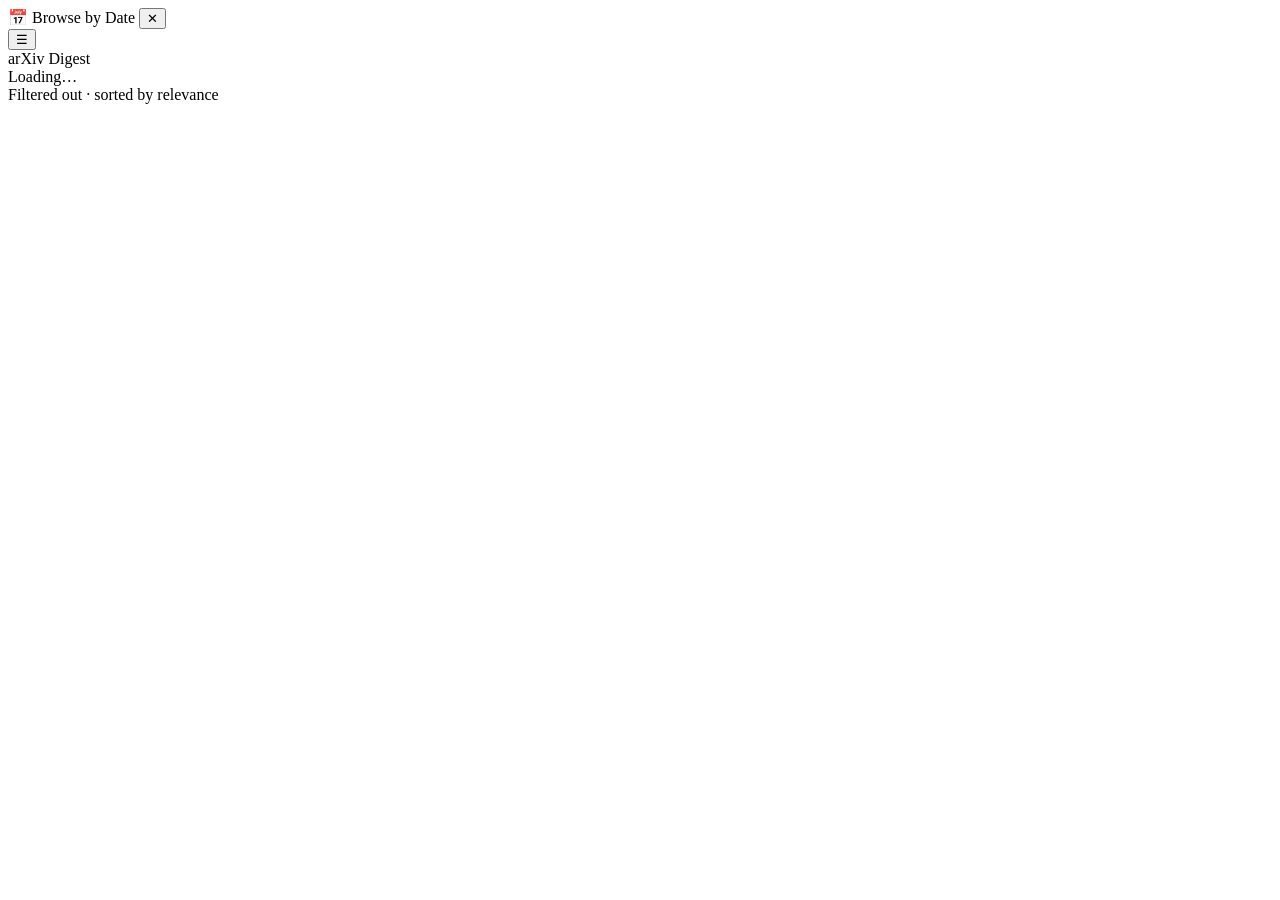
==== index.html @ 02bdc1fe "feat: static HTML shells with client-side rendering - index.html: fetches available_dates.json + rec" ====
<!DOCTYPE html>
<html lang="en">
<head>
  <meta charset="utf-8">
  <meta name="viewport" content="width=device-width,initial-scale=1">
  <title>arXiv Digest</title>
  <link rel="stylesheet" href="static/global.css">
</head>
<body>

<!-- Sidebar -->
<div class="sidebar-overlay" id="overlay" onclick="DigestDisplay.closeSidebar()"></div>
<div class="sidebar" id="sidebar">
  <div class="sidebar-header">
    <span class="sidebar-title">📅 Browse by Date</span>
    <button class="sidebar-close" onclick="DigestDisplay.closeSidebar()">✕</button>
  </div>
  <div class="sidebar-body" id="calendar-body"></div>
</div>

<!-- Sticky header -->
<div class="sticky-top">
  <div class="header-inner">
    <div class="header-row">
      <button class="hamburger" onclick="DigestDisplay.openSidebar()" title="Browse history">☰</button>
      <div>
        <div class="header-label">arXiv Digest</div>
        <div class="header-title" id="header-title">Loading…</div>
      </div>
      <span class="header-meta" id="meta-count"></span>
    </div>
    <div class="tab-bar" id="tab-bar"></div>
  </div>
</div>

<div class="filter-bar" id="filter-bar"></div>

<div class="content">
  <div id="matched-list"></div>
  <div class="pagination" id="matched-pagination"></div>
  <div class="section-divider">
    <div class="section-divider-line"></div>
    <div class="section-divider-label">Filtered out · sorted by relevance</div>
    <div class="section-divider-line"></div>
  </div>
  <div id="unmatched-list"></div>
  <div class="pagination" id="unmatched-pagination"></div>
</div>

<script src="static/display.js"></script>
<script>
const MAX_TABS = 7;

let daysData     = [];   // [{ date, label, papers[] }]
let activeTab    = 0;
let activeTopics = new Set();
let pages        = { matched: 1, unmatched: 1 };

// ── Helpers ────────────────────────────────────────────────────────────────
function tabLabel(dateStr, todayStr) {
  const delta = Math.round(
    (new Date(todayStr) - new Date(dateStr)) / 86400000
  );
  if (delta === 0) return "Today";
  if (delta === 1) return "Yesterday";
  const d = new Date(dateStr + "T00:00:00");
  return d.toLocaleString("en-US", { month: "short", day: "numeric" });
}

function splitPapers(papers) {
  const matched   = papers.filter(p => p.matched_topics && p.matched_topics.length > 0);
  const unmatched = papers.filter(p => !p.matched_topics || p.matched_topics.length === 0);
  return { matched, unmatched };
}

function applyTopicFilter(matched) {
  return matched.filter(p =>
    (p.matched_topics || []).some(t => activeTopics.has(t))
  );
}

// ── Boot ───────────────────────────────────────────────────────────────────
async function boot() {
  DigestDisplay.showLoading("matched-list");

  // 1. Fetch available_dates.json
  let datesIndex;
  try {
    const res = await fetch("data/available_dates.json");
    if (!res.ok) throw new Error(`HTTP ${res.status}`);
    datesIndex = await res.json();
  } catch (e) {
    DigestDisplay.showError("matched-list", "No data yet",
      "Run the pipeline locally or wait for the next scheduled build.");
    document.getElementById("header-title").textContent = "arXiv Digest";
    return;
  }

  // 2. Collect up to MAX_TABS most recent dates
  const allDates = [];
  Object.entries(datesIndex.dates).sort().reverse().forEach(([y, months]) => {
    Object.entries(months).sort().reverse().forEach(([m, days]) => {
      days.slice().sort().reverse().forEach(d => {
        allDates.push(`${y}-${m}-${d}`);
      });
    });
  });

  const recentDates = allDates.slice(0, MAX_TABS);
  const todayStr    = recentDates[0];

  // Update header title with today's date
  const todayDate = new Date(todayStr + "T00:00:00");
  document.getElementById("header-title").textContent =
    todayDate.toLocaleDateString("en-US", { year: "numeric", month: "long", day: "numeric" });
  document.title = `arXiv Digest · ${todayStr}`;

  // 3. Fetch JSON for each recent date in parallel
  const fetched = await Promise.all(
    recentDates.map(async dateStr => {
      try {
        const res = await fetch(`data/papers/${dateStr}.json`);
        if (!res.ok) return null;
        return await res.json();
      } catch { return null; }
    })
  );

  // 4. Build topic style maps from all matched_topics across all days
  const topicSet = new Set();
  fetched.forEach(day => {
    if (!day) return;
    day.papers.forEach(p => (p.matched_topics || []).forEach(t => topicSet.add(t)));
  });
  const allTopics = [...topicSet];
  DigestDisplay.buildTopicStyles(allTopics);
  activeTopics = new Set(allTopics);

  // 5. Build daysData array
  daysData = recentDates.map((dateStr, i) => ({
    date:   dateStr,
    label:  tabLabel(dateStr, todayStr),
    papers: fetched[i] ? fetched[i].papers : [],
  })).filter(d => d.papers.length > 0);

  if (!daysData.length) {
    DigestDisplay.showError("matched-list", "No papers loaded",
      "Data files may be missing or empty.");
    return;
  }

  // 6. Build tabs
  const tabBar = document.getElementById("tab-bar");
  daysData.forEach((day, i) => {
    const { matched } = splitPapers(day.papers);
    const btn = document.createElement("button");
    btn.className = "tab" + (i === 0 ? " active" : "");
    btn.innerHTML = `${day.label}<span class="tab-count">${matched.length}</span>`;
    btn.addEventListener("click", () => {
      activeTab = i; pages = { matched: 1, unmatched: 1 };
      document.querySelectorAll(".tab").forEach((t, j) =>
        t.classList.toggle("active", j === i));
      render();
    });
    tabBar.appendChild(btn);
  });

  // 7. Build filter chips
  DigestDisplay.buildFilterChips("filter-bar", activeTopics, () => {
    pages.matched = 1; render();
  });

  // 8. Build calendar sidebar
  DigestDisplay.buildCalendar(
    datesIndex.dates,
    todayStr,
    dateStr => {
      // If date is one of our tabs, switch to it
      const tabIdx = daysData.findIndex(d => d.date === dateStr);
      if (tabIdx >= 0) {
        activeTab = tabIdx; pages = { matched: 1, unmatched: 1 };
        document.querySelectorAll(".tab").forEach((t, j) =>
          t.classList.toggle("active", j === tabIdx));
        render(); scrollTo(0, 0);
      } else {
        // Older date — navigate to date.html
        window.location.href = `date.html#${dateStr}`;
      }
    }
  );

  render();
}

// ── Render current tab ─────────────────────────────────────────────────────
function render() {
  const day = daysData[activeTab];
  const { matched, unmatched } = splitPapers(day.papers);
  const filtered = applyTopicFilter(matched);

  document.getElementById("meta-count").textContent =
    `${filtered.length} matched · ${unmatched.length} unmatched`;

  DigestDisplay.renderLists({
    matchedListId:   "matched-list",
    unmatchedListId: "unmatched-list",
    matchedPagId:    "matched-pagination",
    unmatchedPagId:  "unmatched-pagination",
    matchedPapers:   filtered,
    unmatchedPapers: unmatched,
    pages,
    onPage: (which, pg) => {
      pages[which] = pg; render(); scrollTo(0, 0);
    },
  });
}

boot();
</script>
</body>
</html>
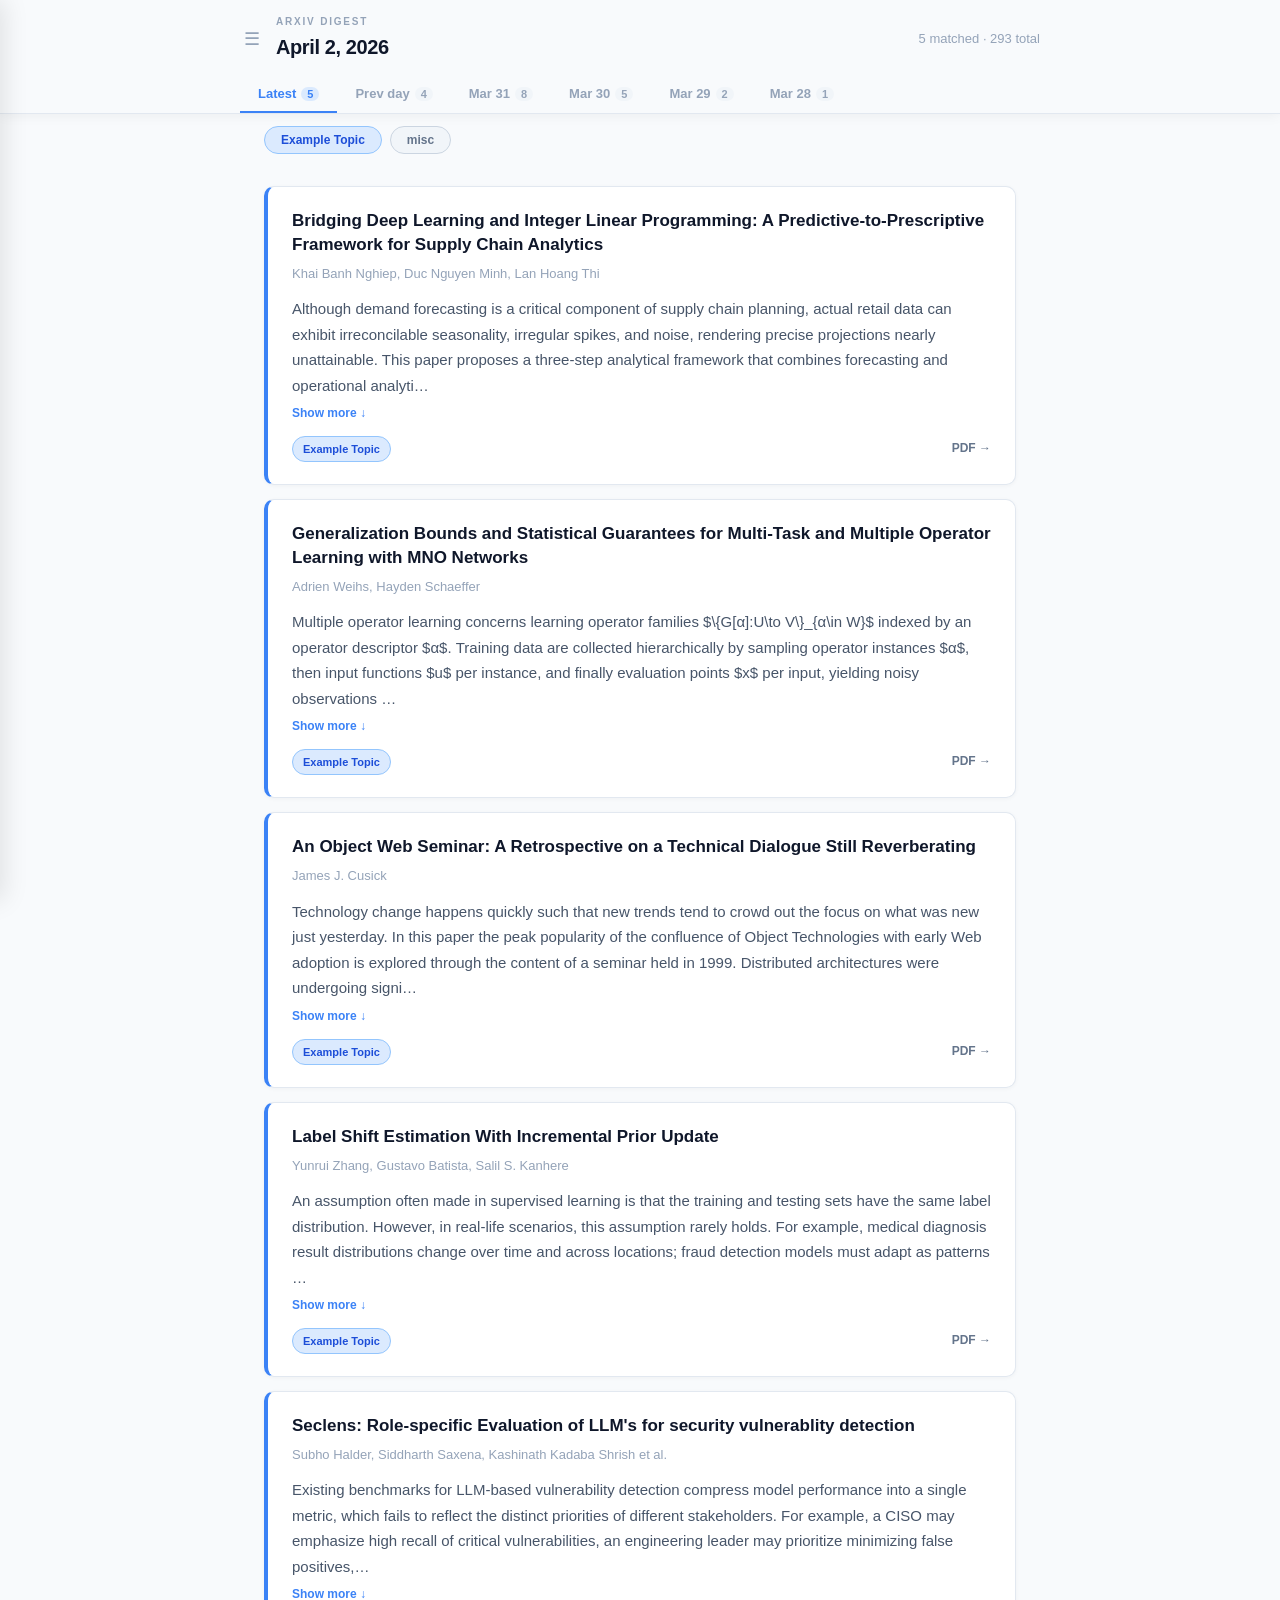
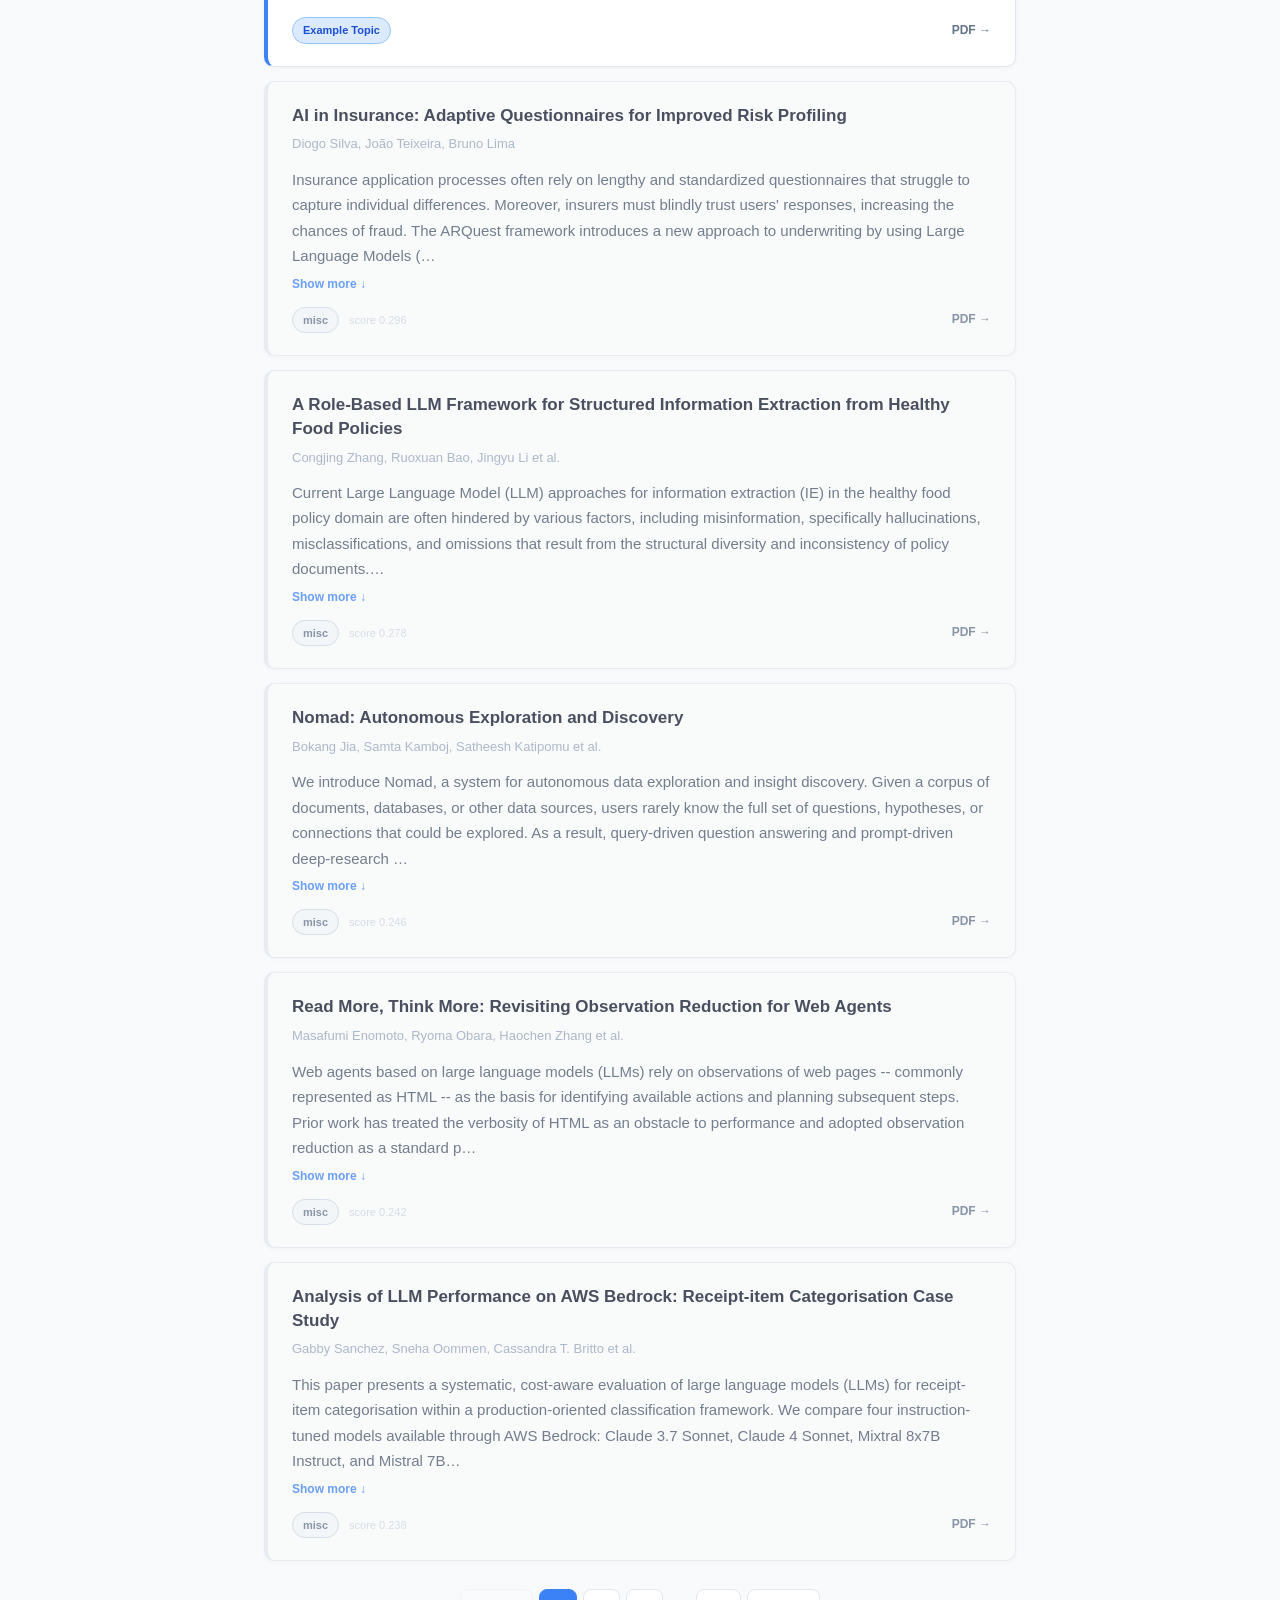
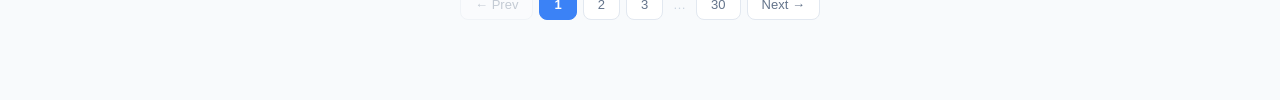
==== commit a81dd275: "deploy: 2026-04-03 04:46 UTC" ====
--- a/index.html
+++ b/index.html
@@ -4,6 +4,7 @@
   <meta charset="utf-8">
   <meta name="viewport" content="width=device-width,initial-scale=1">
   <title>arXiv Digest</title>
+  <link rel="icon" href="data:image/svg+xml,<svg xmlns='http://www.w3.org/2000/svg' viewBox='0 0 100 100'><text y='.9em' font-size='90'>📄</text></svg>">
   <link rel="stylesheet" href="static/global.css">
 </head>
 <body>
@@ -36,15 +37,8 @@
 <div class="filter-bar" id="filter-bar"></div>
 
 <div class="content">
-  <div id="matched-list"></div>
-  <div class="pagination" id="matched-pagination"></div>
-  <div class="section-divider">
-    <div class="section-divider-line"></div>
-    <div class="section-divider-label">Filtered out · sorted by relevance</div>
-    <div class="section-divider-line"></div>
-  </div>
-  <div id="unmatched-list"></div>
-  <div class="pagination" id="unmatched-pagination"></div>
+  <div id="paper-list"></div>
+  <div class="pagination" id="paper-pagination"></div>
 </div>
 
 <script src="static/display.js"></script>
@@ -54,17 +48,32 @@
 let daysData     = [];   // [{ date, label, papers[] }]
 let activeTab    = 0;
 let activeTopics = new Set();
-let pages        = { matched: 1, unmatched: 1 };
+let page         = 1;
 
 // ── Helpers ────────────────────────────────────────────────────────────────
-function tabLabel(dateStr, todayStr) {
+// Dates from filenames are UTC calendar dates (YYYY-MM-DD).
+// Parse them explicitly as UTC to avoid browser local-time shifting.
+function parseDateUTC(dateStr) {
+  const [y, m, d] = dateStr.split("-").map(Number);
+  return new Date(Date.UTC(y, m - 1, d));
+}
+
+function todayUTCStr() {
+  const now = new Date();
+  const y = now.getUTCFullYear();
+  const m = String(now.getUTCMonth() + 1).padStart(2, "0");
+  const d = String(now.getUTCDate()).padStart(2, "0");
+  return `${y}-${m}-${d}`;
+}
+
+function tabLabel(dateStr, latestStr) {
   const delta = Math.round(
-    (new Date(todayStr) - new Date(dateStr)) / 86400000
-  );
-  if (delta === 0) return "Today";
-  if (delta === 1) return "Yesterday";
-  const d = new Date(dateStr + "T00:00:00");
-  return d.toLocaleString("en-US", { month: "short", day: "numeric" });
+    (parseDateUTC(latestStr) - parseDateUTC(dateStr)) / 86400000
+  );
+  if (delta === 0) return "Latest";
+  if (delta === 1) return "Prev day";
+  const d = parseDateUTC(dateStr);
+  return d.toLocaleString("en-US", { month: "short", day: "numeric", timeZone: "UTC" });
 }
 
 function splitPapers(papers) {
@@ -73,15 +82,9 @@
   return { matched, unmatched };
 }
 
-function applyTopicFilter(matched) {
-  return matched.filter(p =>
-    (p.matched_topics || []).some(t => activeTopics.has(t))
-  );
-}
-
 // ── Boot ───────────────────────────────────────────────────────────────────
 async function boot() {
-  DigestDisplay.showLoading("matched-list");
+  DigestDisplay.showLoading("paper-list");
 
   // 1. Fetch available_dates.json
   let datesIndex;
@@ -90,7 +93,7 @@
     if (!res.ok) throw new Error(`HTTP ${res.status}`);
     datesIndex = await res.json();
   } catch (e) {
-    DigestDisplay.showError("matched-list", "No data yet",
+    DigestDisplay.showError("paper-list", "No data yet",
       "Run the pipeline locally or wait for the next scheduled build.");
     document.getElementById("header-title").textContent = "arXiv Digest";
     return;
@@ -100,7 +103,7 @@
   const allDates = [];
   Object.entries(datesIndex.dates).sort().reverse().forEach(([y, months]) => {
     Object.entries(months).sort().reverse().forEach(([m, days]) => {
-      days.slice().sort().reverse().forEach(d => {
+      days.slice().sort((a, b) => Number(b) - Number(a)).forEach(d => {
         allDates.push(`${y}-${m}-${d}`);
       });
     });
@@ -109,17 +112,18 @@
   const recentDates = allDates.slice(0, MAX_TABS);
   const todayStr    = recentDates[0];
 
-  // Update header title with today's date
-  const todayDate = new Date(todayStr + "T00:00:00");
+  // Update header title with the latest date (UTC)
+  const todayDate = parseDateUTC(todayStr);
   document.getElementById("header-title").textContent =
-    todayDate.toLocaleDateString("en-US", { year: "numeric", month: "long", day: "numeric" });
+    todayDate.toLocaleDateString("en-US", { year: "numeric", month: "long", day: "numeric", timeZone: "UTC" });
   document.title = `arXiv Digest · ${todayStr}`;
 
   // 3. Fetch JSON for each recent date in parallel
   const fetched = await Promise.all(
     recentDates.map(async dateStr => {
       try {
-        const res = await fetch(`data/papers/${dateStr}.json`);
+        const [y, m, d] = dateStr.split("-");
+        const res = await fetch(`data/papers/${y}/${m}/${d}.json`);
         if (!res.ok) return null;
         return await res.json();
       } catch { return null; }
@@ -132,7 +136,7 @@
     if (!day) return;
     day.papers.forEach(p => (p.matched_topics || []).forEach(t => topicSet.add(t)));
   });
-  const allTopics = [...topicSet];
+  const allTopics = [...topicSet, "misc"];
   DigestDisplay.buildTopicStyles(allTopics);
   activeTopics = new Set(allTopics);
 
@@ -144,7 +148,7 @@
   })).filter(d => d.papers.length > 0);
 
   if (!daysData.length) {
-    DigestDisplay.showError("matched-list", "No papers loaded",
+    DigestDisplay.showError("paper-list", "No papers loaded",
       "Data files may be missing or empty.");
     return;
   }
@@ -157,7 +161,7 @@
     btn.className = "tab" + (i === 0 ? " active" : "");
     btn.innerHTML = `${day.label}<span class="tab-count">${matched.length}</span>`;
     btn.addEventListener("click", () => {
-      activeTab = i; pages = { matched: 1, unmatched: 1 };
+      activeTab = i; page = 1;
       document.querySelectorAll(".tab").forEach((t, j) =>
         t.classList.toggle("active", j === i));
       render();
@@ -167,7 +171,7 @@
 
   // 7. Build filter chips
   DigestDisplay.buildFilterChips("filter-bar", activeTopics, () => {
-    pages.matched = 1; render();
+    page = 1; render();
   });
 
   // 8. Build calendar sidebar
@@ -178,7 +182,7 @@
       // If date is one of our tabs, switch to it
       const tabIdx = daysData.findIndex(d => d.date === dateStr);
       if (tabIdx >= 0) {
-        activeTab = tabIdx; pages = { matched: 1, unmatched: 1 };
+        activeTab = tabIdx; page = 1;
         document.querySelectorAll(".tab").forEach((t, j) =>
           t.classList.toggle("active", j === tabIdx));
         render(); scrollTo(0, 0);
@@ -196,22 +200,22 @@
 function render() {
   const day = daysData[activeTab];
   const { matched, unmatched } = splitPapers(day.papers);
-  const filtered = applyTopicFilter(matched);
-
+  const tagged   = unmatched.map(p => ({...p, matched_topics: ["misc"]}));
+  const combined = [...matched, ...tagged];
+  const filtered = combined.filter(p =>
+    (p.matched_topics || []).some(t => activeTopics.has(t))
+  );
+
+  const matchedCount = filtered.filter(p => !p.matched_topics.includes("misc")).length;
   document.getElementById("meta-count").textContent =
-    `${filtered.length} matched · ${unmatched.length} unmatched`;
-
-  DigestDisplay.renderLists({
-    matchedListId:   "matched-list",
-    unmatchedListId: "unmatched-list",
-    matchedPagId:    "matched-pagination",
-    unmatchedPagId:  "unmatched-pagination",
-    matchedPapers:   filtered,
-    unmatchedPapers: unmatched,
-    pages,
-    onPage: (which, pg) => {
-      pages[which] = pg; render(); scrollTo(0, 0);
-    },
+    `${matchedCount} matched · ${filtered.length} total`;
+
+  DigestDisplay.renderList({
+    containerId:  "paper-list",
+    paginationId: "paper-pagination",
+    papers:       filtered,
+    page,
+    onPage: pg => { page = pg; render(); scrollTo({ top: 0, behavior: "smooth" }); },
   });
 }
 
--- a/static/global.css
+++ b/static/global.css
@@ -0,0 +1,260 @@
+/* ── Reset ── */
+*, *::before, *::after { box-sizing: border-box; margin: 0; padding: 0; }
+
+body {
+  background: #f8fafc;
+  color: #1e293b;
+  font-family: -apple-system, BlinkMacSystemFont, 'Segoe UI', sans-serif;
+  font-size: 15px;
+  line-height: 1.65;
+  min-height: 100vh;
+  overflow-x: hidden;
+}
+
+/* ── Sidebar overlay ── */
+.sidebar-overlay {
+  display: none; position: fixed; inset: 0;
+  background: rgba(0,0,0,0.3); z-index: 200;
+  backdrop-filter: blur(2px);
+}
+.sidebar-overlay.open { display: block; }
+
+/* ── Sidebar panel ── */
+.sidebar {
+  position: fixed; top: 0; left: 0; bottom: 0;
+  width: 300px; background: #fff;
+  border-right: 1px solid #e2e8f0;
+  box-shadow: 4px 0 24px rgba(0,0,0,0.1);
+  z-index: 201; transform: translateX(-100%);
+  transition: transform 0.25s cubic-bezier(0.4,0,0.2,1);
+  display: flex; flex-direction: column;
+}
+.sidebar.open { transform: translateX(0); }
+
+.sidebar-header {
+  padding: 20px 20px 16px;
+  border-bottom: 1px solid #f1f5f9;
+  display: flex; align-items: center; justify-content: space-between;
+}
+.sidebar-title { font-size: 13px; font-weight: 700; color: #0f172a; }
+.sidebar-close {
+  background: none; border: none; cursor: pointer;
+  color: #94a3b8; font-size: 18px; line-height: 1; padding: 2px;
+}
+.sidebar-close:hover { color: #475569; }
+.sidebar-body { flex: 1; overflow-y: auto; padding: 16px 20px 24px; }
+
+/* ── Calendar ── */
+.cal-nav {
+  display: flex; align-items: center; justify-content: space-between;
+  margin-bottom: 12px;
+}
+.cal-nav-label {
+  font-size: 13px; font-weight: 700; color: #0f172a;
+}
+.cal-nav-btn {
+  background: none; border: 1px solid #e2e8f0; border-radius: 6px;
+  width: 28px; height: 28px; cursor: pointer;
+  font-size: 16px; line-height: 1; color: #64748b;
+  display: flex; align-items: center; justify-content: center;
+  transition: all 0.15s;
+}
+.cal-nav-btn:hover:not(:disabled) { border-color: #93c5fd; color: #1d4ed8; background: #eff6ff; }
+.cal-nav-btn:disabled { opacity: 0.25; cursor: default; }
+.cal-grid { display: grid; grid-template-columns: repeat(7, 1fr); gap: 3px; }
+.cal-dow { font-size: 10px; font-weight: 600; color: #cbd5e1; text-align: center; padding: 3px 0; }
+.cal-day { font-size: 12px; text-align: center; padding: 5px 2px; border-radius: 6px; color: #cbd5e1; cursor: default; }
+.cal-day.has-data { color: #475569; font-weight: 600; cursor: pointer; background: #f8fafc; }
+.cal-day.has-data:hover { background: #dbeafe; color: #1d4ed8; }
+.cal-day.is-today { background: #3b82f6 !important; color: #fff !important; font-weight: 700; }
+.cal-day.is-today:hover { background: #2563eb !important; }
+.cal-day.empty { visibility: hidden; }
+
+/* ── Sticky header ── */
+.sticky-top {
+  position: sticky; top: 0; z-index: 100;
+  background: #f8fafc;
+  border-bottom: 1px solid #e2e8f0;
+  padding: 14px 24px 0;
+  box-shadow: 0 2px 12px rgba(0,0,0,0.05);
+}
+.header-inner { max-width: 800px; margin: 0 auto; }
+.header-row { display: flex; align-items: center; gap: 12px; margin-bottom: 12px; }
+
+.hamburger {
+  background: none; border: none; cursor: pointer;
+  color: #94a3b8; padding: 4px; border-radius: 6px;
+  font-size: 18px; line-height: 1; flex-shrink: 0;
+  transition: color 0.15s, background 0.15s;
+}
+.hamburger:hover { color: #475569; background: #f1f5f9; }
+
+.back-btn {
+  background: none; border: none; cursor: pointer;
+  color: #94a3b8; padding: 4px; border-radius: 6px;
+  font-size: 18px; line-height: 1; flex-shrink: 0;
+  text-decoration: none;
+  transition: color 0.15s, background 0.15s;
+}
+.back-btn:hover { color: #475569; background: #f1f5f9; }
+
+.header-label {
+  font-size: 10px; font-weight: 700; letter-spacing: 0.18em;
+  text-transform: uppercase; color: #94a3b8;
+}
+.header-title { font-size: 20px; font-weight: 700; color: #0f172a; letter-spacing: -0.4px; }
+.header-meta { font-size: 13px; color: #94a3b8; margin-left: auto; }
+
+/* ── Tabs (index.html only) ── */
+.tab-bar {
+  display: flex; gap: 0; overflow-x: auto;
+  scrollbar-width: none; margin-top: 4px;
+}
+.tab-bar::-webkit-scrollbar { display: none; }
+.tab {
+  padding: 10px 18px; font-size: 13px; font-weight: 600; color: #94a3b8;
+  border-bottom: 2px solid transparent; cursor: pointer; white-space: nowrap;
+  transition: all 0.15s; user-select: none;
+  background: none; border-top: none; border-left: none; border-right: none;
+}
+.tab:hover { color: #475569; }
+.tab.active { color: #3b82f6; border-bottom-color: #3b82f6; }
+.tab-count {
+  display: inline-block; margin-left: 5px; font-size: 11px; font-weight: 700;
+  background: #f1f5f9; color: #94a3b8; padding: 1px 6px;
+  border-radius: 999px; vertical-align: middle;
+}
+.tab.active .tab-count { background: #dbeafe; color: #3b82f6; }
+
+/* ── Filter chips ── */
+.filter-bar {
+  display: flex; flex-wrap: wrap; gap: 8px;
+  padding: 12px 24px; max-width: 800px; margin: 0 auto;
+}
+.chip {
+  cursor: pointer; padding: 6px 16px; border-radius: 999px;
+  font-size: 12px; font-weight: 600; border: 1.5px solid;
+  transition: all 0.15s; user-select: none;
+}
+.chip:hover { filter: brightness(0.95); }
+
+/* ── Content ── */
+.content { max-width: 800px; margin: 0 auto; padding: 20px 24px 80px; }
+
+/* ── Paper card ── */
+.paper {
+  border: 1px solid #e2e8f0; border-left: 4px solid #cbd5e1;
+  border-radius: 10px; padding: 22px 24px; margin-bottom: 14px;
+  background: #fff; box-shadow: 0 1px 4px rgba(0,0,0,0.04);
+  transition: box-shadow 0.15s;
+}
+.paper:hover { box-shadow: 0 4px 16px rgba(0,0,0,0.08); }
+.paper.irrelevant { background: #fafafa; opacity: 0.75; }
+.paper.irrelevant:hover { opacity: 1; }
+
+.paper-title {
+  font-size: 17px; font-weight: 700; color: #0f172a;
+  text-decoration: none; line-height: 1.4; display: block; margin-bottom: 6px;
+}
+.paper-title:hover { color: #3b82f6; }
+.paper-authors { font-size: 13px; color: #94a3b8; margin-bottom: 12px; }
+.abstract-preview, .abstract-full { font-size: 15px; color: #475569; line-height: 1.7; }
+.abstract-full { display: none; }
+.expand-btn {
+  background: none; border: none; cursor: pointer;
+  font-size: 12px; font-weight: 600; color: #3b82f6;
+  padding: 0; margin-top: 8px; display: block;
+}
+.expand-btn:hover { color: #1d4ed8; }
+.paper-footer { display: flex; align-items: center; gap: 6px; margin-top: 16px; flex-wrap: wrap; }
+.topic-chip { font-size: 11px; font-weight: 600; padding: 3px 10px; border-radius: 999px; border: 1.5px solid; }
+.score-badge { font-size: 11px; color: #cbd5e1; margin-left: 4px; }
+.pdf-link { margin-left: auto; font-size: 12px; font-weight: 600; color: #64748b; text-decoration: none; }
+.pdf-link:hover { color: #3b82f6; }
+
+.backfilled-badge {
+  display: inline-block; font-size: 10px; font-weight: 700;
+  color: #92400e; background: #fffbeb; border: 1.5px solid #fcd34d;
+  border-radius: 999px; padding: 2px 8px; margin-bottom: 8px;
+}
+
+.method-badge {
+  font-size: 10px; font-weight: 600; padding: 2px 7px;
+  border-radius: 999px; border: 1px solid; margin-left: 4px;
+}
+.method-keyword  { color: #166534; background: #dcfce7; border-color: #86efac; }
+.method-semantic { color: #1e40af; background: #dbeafe; border-color: #93c5fd; }
+
+/* ── Pagination ── */
+.pagination { display: flex; align-items: center; justify-content: center; gap: 6px; margin-top: 28px; }
+.page-btn {
+  background: #fff; border: 1px solid #e2e8f0; color: #64748b;
+  border-radius: 8px; padding: 7px 14px; font-size: 13px;
+  font-weight: 500; cursor: pointer; transition: all 0.15s;
+}
+.page-btn:hover { border-color: #93c5fd; color: #1d4ed8; background: #eff6ff; }
+.page-btn.active { border-color: #3b82f6; background: #3b82f6; color: #fff; font-weight: 700; }
+.page-btn:disabled { opacity: 0.35; cursor: default; }
+.page-info { font-size: 13px; color: #cbd5e1; padding: 0 4px; }
+
+/* ── State messages ── */
+.state { text-align: center; padding: 80px 24px; color: #94a3b8; font-size: 15px; }
+.state h2 { font-size: 18px; font-weight: 700; color: #0f172a; margin-bottom: 8px; }
+.state p { margin-bottom: 20px; }
+.state a { color: #3b82f6; text-decoration: none; font-weight: 600; }
+
+/* ── Loading spinner ── */
+.loading {
+  text-align: center; padding: 60px 24px; color: #94a3b8;
+}
+.spinner {
+  width: 28px; height: 28px; border: 3px solid #e2e8f0;
+  border-top-color: #3b82f6; border-radius: 50%;
+  animation: spin 0.7s linear infinite;
+  margin: 0 auto 16px;
+}
+@keyframes spin { to { transform: rotate(360deg); } }
+
+/* ── Mobile ── */
+@media (max-width: 600px) {
+
+  /* Header: tighten padding, let meta wrap below title */
+  .sticky-top { padding: 10px 14px 0; }
+  .header-row { gap: 8px; margin-bottom: 8px; flex-wrap: wrap; }
+  .header-title { font-size: 16px; letter-spacing: -0.2px; }
+  .header-label { font-size: 9px; }
+  .header-meta {
+    margin-left: 0;             /* pull off auto so it wraps naturally */
+    width: 100%;                /* full row when wrapped */
+    font-size: 12px;
+    padding-bottom: 6px;
+  }
+
+  /* Tabs: smaller tap targets */
+  .tab { padding: 8px 12px; font-size: 12px; }
+  .tab-count { font-size: 10px; padding: 1px 5px; }
+
+  /* Filter chips */
+  .filter-bar { padding: 10px 14px; gap: 6px; }
+  .chip { padding: 5px 12px; font-size: 11px; }
+
+  /* Content area */
+  .content { padding: 14px 14px 60px; }
+
+  /* Paper cards */
+  .paper { padding: 14px 14px; margin-bottom: 10px; border-radius: 8px; }
+  .paper-title { font-size: 15px; margin-bottom: 4px; }
+  .paper-authors { font-size: 12px; margin-bottom: 8px; }
+  .abstract-preview, .abstract-full { font-size: 14px; line-height: 1.65; }
+  .expand-btn { font-size: 11px; }
+  .paper-footer { gap: 5px; margin-top: 12px; }
+  .topic-chip { font-size: 10px; padding: 2px 8px; }
+  .pdf-link { font-size: 11px; }
+
+  /* Pagination: smaller buttons, allow wrap */
+  .pagination { gap: 4px; flex-wrap: wrap; margin-top: 20px; }
+  .page-btn { padding: 6px 10px; font-size: 12px; }
+
+  /* Sidebar: full-width on very small screens */
+  .sidebar { width: min(300px, 88vw); }
+}
